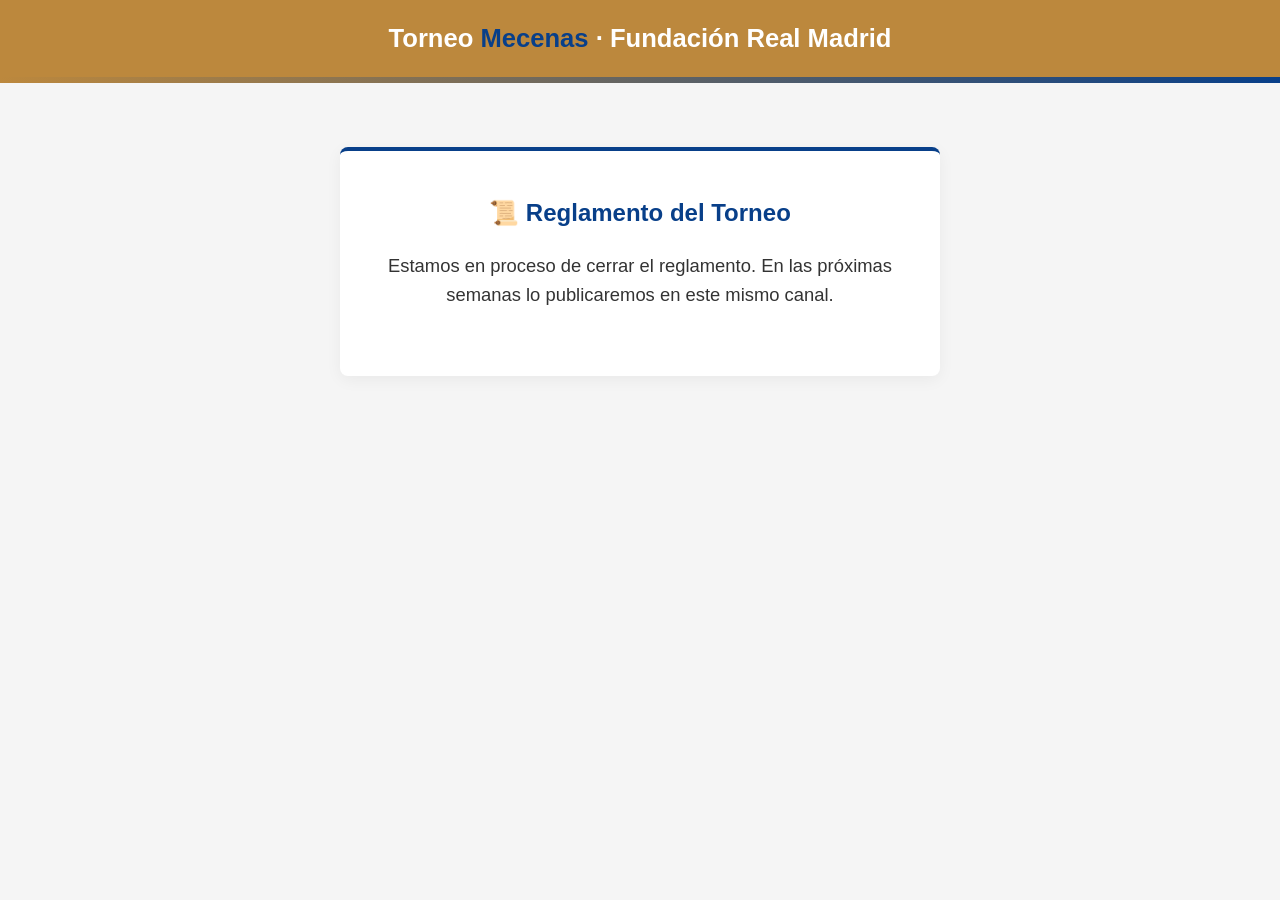
==== reglamento.html @ 2e88de42 "First commit: Versión final portal escolar inscripción torneo" ====
<!DOCTYPE html>
<html lang="es">
<head>
  <meta charset="UTF-8">
  <meta name="viewport" content="width=device-width, initial-scale=1.0">
  <title>Reglamento - Torneo Mecenas</title>
  <style>
    :root {
      --azul:  #083f89;
      --ocre:  #bc883d;
      --blanco: #ffffff;
      --gris-claro: #f5f5f5;
    }
    body {
      font-family: 'Segoe UI', Arial, sans-serif;
      margin: 0; padding: 0;
      background-color: var(--gris-claro);
      display: flex;
      flex-direction: column;
      align-items: center;
      min-height: 100vh;
    }
    header {
      background: var(--ocre);
      color: var(--blanco);
      width: 100%;
      padding: 1.5rem;
      text-align: center;
      box-sizing: border-box;
    }
    header h1 {
      margin: 0;
      font-size: 1.6rem;
    }
    header span {
      color: var(--azul);
    }
    .franja {
      width: 100%;
      height: 6px;
      background: linear-gradient(90deg, var(--ocre) 0%, var(--azul) 100%);
    }
    .message-card {
      background: var(--blanco);
      margin-top: 4rem;
      padding: 3rem;
      border-radius: 8px;
      box-shadow: 0 4px 16px rgba(0,0,0,0.05);
      border-top: 4px solid var(--azul);
      max-width: 600px;
      width: 90%;
      text-align: center;
      box-sizing: border-box;
    }
    .message-card h2 {
      color: var(--azul);
      margin-top: 0;
      margin-bottom: 1.5rem;
    }
    .message-card p {
      color: #333;
      font-size: 1.15rem;
      line-height: 1.6;
    }
  </style>
</head>
<body>
  <header>
    <h1>Torneo <span>Mecenas</span> · Fundación Real Madrid</h1>
  </header>
  <div class="franja"></div>

  <div class="message-card">
    <h2>📜 Reglamento del Torneo</h2>
    <p>Estamos en proceso de cerrar el reglamento. En las próximas semanas lo publicaremos en este mismo canal.</p>
  </div>
</body>
</html>
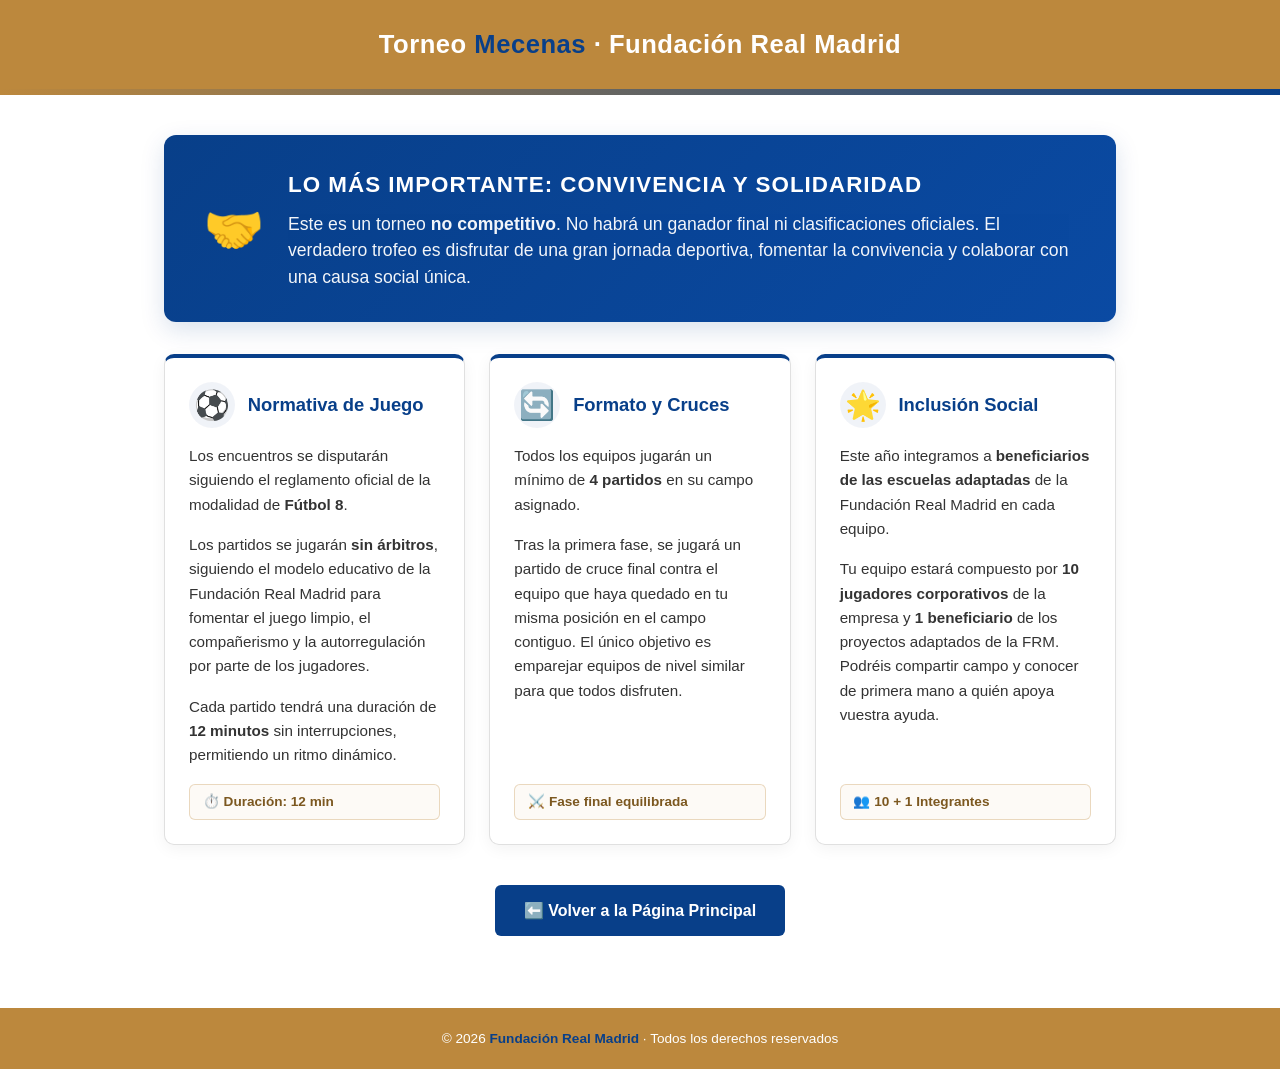
==== commit 16acadf7: "Añadida regla de partidos sin arbitros en el reglamento" ====
--- a/reglamento.html
+++ b/reglamento.html
@@ -5,74 +5,296 @@
   <meta name="viewport" content="width=device-width, initial-scale=1.0">
   <title>Reglamento - Torneo Mecenas</title>
   <style>
+    /* Reset & base */
+    *, *::before, *::after { box-sizing: border-box; margin: 0; padding: 0; }
+
     :root {
       --azul:  #083f89;
       --ocre:  #bc883d;
       --blanco: #ffffff;
       --gris-claro: #f5f5f5;
-    }
+      --texto: #1a1a1a;
+      --texto-secundario: #555555;
+      --transition: all 0.3s cubic-bezier(0.4, 0, 0.2, 1);
+      --shadow: 0 4px 16px rgba(0, 0, 0, 0.05);
+    }
+
     body {
       font-family: 'Segoe UI', Arial, sans-serif;
-      margin: 0; padding: 0;
-      background-color: var(--gris-claro);
+      color: var(--texto);
+      background: var(--blanco);
+      line-height: 1.6;
       display: flex;
       flex-direction: column;
-      align-items: center;
       min-height: 100vh;
     }
+
+    /* Header */
     header {
       background: var(--ocre);
       color: var(--blanco);
-      width: 100%;
-      padding: 1.5rem;
+      padding: 1.5rem 2rem;
       text-align: center;
-      box-sizing: border-box;
-    }
+    }
+
     header h1 {
-      margin: 0;
       font-size: 1.6rem;
-    }
+      font-weight: 700;
+      letter-spacing: 0.02em;
+    }
+
     header span {
       color: var(--azul);
     }
+
+    /* Franja decorativa */
     .franja {
-      width: 100%;
       height: 6px;
       background: linear-gradient(90deg, var(--ocre) 0%, var(--azul) 100%);
     }
-    .message-card {
+
+    /* Main Container */
+    main {
+      max-width: 1000px;
+      margin: 0 auto;
+      padding: 2.5rem 1.5rem;
+      flex: 1;
+      width: 100%;
+    }
+
+    /* Hero Section (Rule 0) */
+    .hero-card {
+      background: linear-gradient(135deg, var(--azul) 0%, #0a4aa3 100%);
+      color: var(--blanco);
+      border-radius: 12px;
+      padding: 2rem 2.5rem;
+      margin-bottom: 2rem;
+      box-shadow: 0 8px 24px rgba(8, 63, 137, 0.15);
+      position: relative;
+      overflow: hidden;
+      display: flex;
+      align-items: center;
+      gap: 1.5rem;
+    }
+
+    .hero-icon {
+      font-size: 3rem;
+      flex-shrink: 0;
+    }
+
+    .hero-content h2 {
+      font-size: 1.4rem;
+      font-weight: 700;
+      margin-bottom: 0.5rem;
+      text-transform: uppercase;
+      letter-spacing: 1px;
+      color: var(--blanco);
+    }
+
+    .hero-content p {
+      font-size: 1.1rem;
+      line-height: 1.5;
+      font-weight: 400;
+      opacity: 0.95;
+    }
+
+    /* Rules Grid */
+    .rules-grid {
+      display: grid;
+      grid-template-columns: repeat(auto-fit, minmax(280px, 1fr));
+      gap: 1.5rem;
+      margin-bottom: 2.5rem;
+    }
+
+    .rule-card {
       background: var(--blanco);
-      margin-top: 4rem;
-      padding: 3rem;
-      border-radius: 8px;
-      box-shadow: 0 4px 16px rgba(0,0,0,0.05);
+      border: 1px solid #e0e0e0;
       border-top: 4px solid var(--azul);
-      max-width: 600px;
-      width: 90%;
+      border-radius: 10px;
+      padding: 1.5rem;
+      box-shadow: var(--shadow);
+      transition: var(--transition);
+      display: flex;
+      flex-direction: column;
+      gap: 1rem;
+    }
+
+    .rule-card:hover {
+      transform: translateY(-4px);
+      box-shadow: 0 12px 24px rgba(8, 63, 137, 0.08);
+      border-top-color: var(--ocre);
+    }
+
+    .rule-header {
+      display: flex;
+      align-items: center;
+      gap: 0.8rem;
+    }
+
+    .rule-icon {
+      font-size: 1.8rem;
+      background: rgba(8, 63, 137, 0.06);
+      width: 46px;
+      height: 46px;
+      border-radius: 50%;
+      display: flex;
+      align-items: center;
+      justify-content: center;
+      flex-shrink: 0;
+    }
+
+    .rule-card:hover .rule-icon {
+      background: rgba(188, 136, 61, 0.1);
+    }
+
+    .rule-header h3 {
+      font-size: 1.15rem;
+      font-weight: 700;
+      color: var(--azul);
+    }
+
+    .rule-card p {
+      font-size: 0.95rem;
+      color: #333;
+      line-height: 1.6;
+    }
+
+    /* Highlights / Stats inside rules */
+    .highlight-badge {
+      display: inline-block;
+      background: #fdfaf6;
+      border: 1px solid rgba(188, 136, 61, 0.3);
+      padding: 0.4rem 0.8rem;
+      border-radius: 6px;
+      font-size: 0.85rem;
+      font-weight: 600;
+      color: #7c5820;
+      margin-top: auto;
+    }
+
+    /* Navigation/Actions */
+    .actions {
       text-align: center;
-      box-sizing: border-box;
-    }
-    .message-card h2 {
+      margin-top: 2rem;
+      margin-bottom: 2rem;
+    }
+
+    .btn-back {
+      display: inline-flex;
+      align-items: center;
+      gap: 0.5rem;
+      padding: 0.8rem 1.8rem;
+      background: var(--azul);
+      color: var(--blanco);
+      text-decoration: none;
+      font-weight: 600;
+      border-radius: 6px;
+      transition: var(--transition);
+    }
+
+    .btn-back:hover {
+      background: #0a52b3;
+      transform: translateY(-2px);
+      box-shadow: 0 4px 12px rgba(8, 63, 137, 0.2);
+    }
+
+    /* Footer */
+    footer {
+      background: var(--ocre);
+      color: var(--blanco);
+      text-align: center;
+      padding: 1.2rem;
+      font-size: 0.85rem;
+      margin-top: auto;
+    }
+
+    footer span {
       color: var(--azul);
-      margin-top: 0;
-      margin-bottom: 1.5rem;
-    }
-    .message-card p {
-      color: #333;
-      font-size: 1.15rem;
-      line-height: 1.6;
+      font-weight: 700;
+    }
+
+    /* Responsive */
+    @media (max-width: 768px) {
+      .hero-card {
+        flex-direction: column;
+        text-align: center;
+        padding: 1.5rem;
+      }
+      .hero-icon {
+        font-size: 2.5rem;
+      }
+      main {
+        padding: 1.5rem 1rem;
+      }
     }
   </style>
 </head>
 <body>
+
   <header>
     <h1>Torneo <span>Mecenas</span> · Fundación Real Madrid</h1>
   </header>
+
   <div class="franja"></div>
 
-  <div class="message-card">
-    <h2>📜 Reglamento del Torneo</h2>
-    <p>Estamos en proceso de cerrar el reglamento. En las próximas semanas lo publicaremos en este mismo canal.</p>
-  </div>
+  <main>
+    <!-- Reglamento No Competitivo Banner (Regla 0) -->
+    <div class="hero-card">
+      <div class="hero-icon">🤝</div>
+      <div class="hero-content">
+        <h2>Lo más importante: Convivencia y Solidaridad</h2>
+        <p>Este es un torneo <strong>no competitivo</strong>. No habrá un ganador final ni clasificaciones oficiales. El verdadero trofeo es disfrutar de una gran jornada deportiva, fomentar la convivencia y colaborar con una causa social única.</p>
+      </div>
+    </div>
+
+    <!-- Grid of Rules -->
+    <div class="rules-grid">
+      <!-- Rule 1 & 2: Normas y Duración -->
+      <div class="rule-card">
+        <div class="rule-header">
+          <div class="rule-icon">⚽</div>
+          <h3>Normativa de Juego</h3>
+        </div>
+        <p>Los encuentros se disputarán siguiendo el reglamento oficial de la modalidad de <strong>Fútbol 8</strong>.</p>
+        <p>Los partidos se jugarán <strong>sin árbitros</strong>, siguiendo el modelo educativo de la Fundación Real Madrid para fomentar el juego limpio, el compañerismo y la autorregulación por parte de los jugadores.</p>
+        <p>Cada partido tendrá una duración de <strong>12 minutos</strong> sin interrupciones, permitiendo un ritmo dinámico.</p>
+        <span class="highlight-badge">⏱️ Duración: 12 min</span>
+      </div>
+
+      <!-- Rule 3: Formato y Cruces -->
+      <div class="rule-card">
+        <div class="rule-header">
+          <div class="rule-icon">🔄</div>
+          <h3>Formato y Cruces</h3>
+        </div>
+        <p>Todos los equipos jugarán un mínimo de <strong>4 partidos</strong> en su campo asignado.</p>
+        <p>Tras la primera fase, se jugará un partido de cruce final contra el equipo que haya quedado en tu misma posición en el campo contiguo. El único objetivo es emparejar equipos de nivel similar para que todos disfruten.</p>
+        <span class="highlight-badge">⚔️ Fase final equilibrada</span>
+      </div>
+
+      <!-- Rule 4: Integración FRM -->
+      <div class="rule-card">
+        <div class="rule-header">
+          <div class="rule-icon">🌟</div>
+          <h3>Inclusión Social</h3>
+        </div>
+        <p>Este año integramos a <strong>beneficiarios de las escuelas adaptadas</strong> de la Fundación Real Madrid en cada equipo.</p>
+        <p>Tu equipo estará compuesto por <strong>10 jugadores corporativos</strong> de la empresa y <strong>1 beneficiario</strong> de los proyectos adaptados de la FRM. Podréis compartir campo y conocer de primera mano a quién apoya vuestra ayuda.</p>
+        <span class="highlight-badge">👥 10 + 1 Integrantes</span>
+      </div>
+    </div>
+
+    <!-- Actions / Back Button -->
+    <div class="actions">
+      <a href="index.html" class="btn-back">
+        ⬅️ Volver a la Página Principal
+      </a>
+    </div>
+  </main>
+
+  <footer>
+    &copy; 2026 <span>Fundación Real Madrid</span> · Todos los derechos reservados
+  </footer>
+
 </body>
 </html>
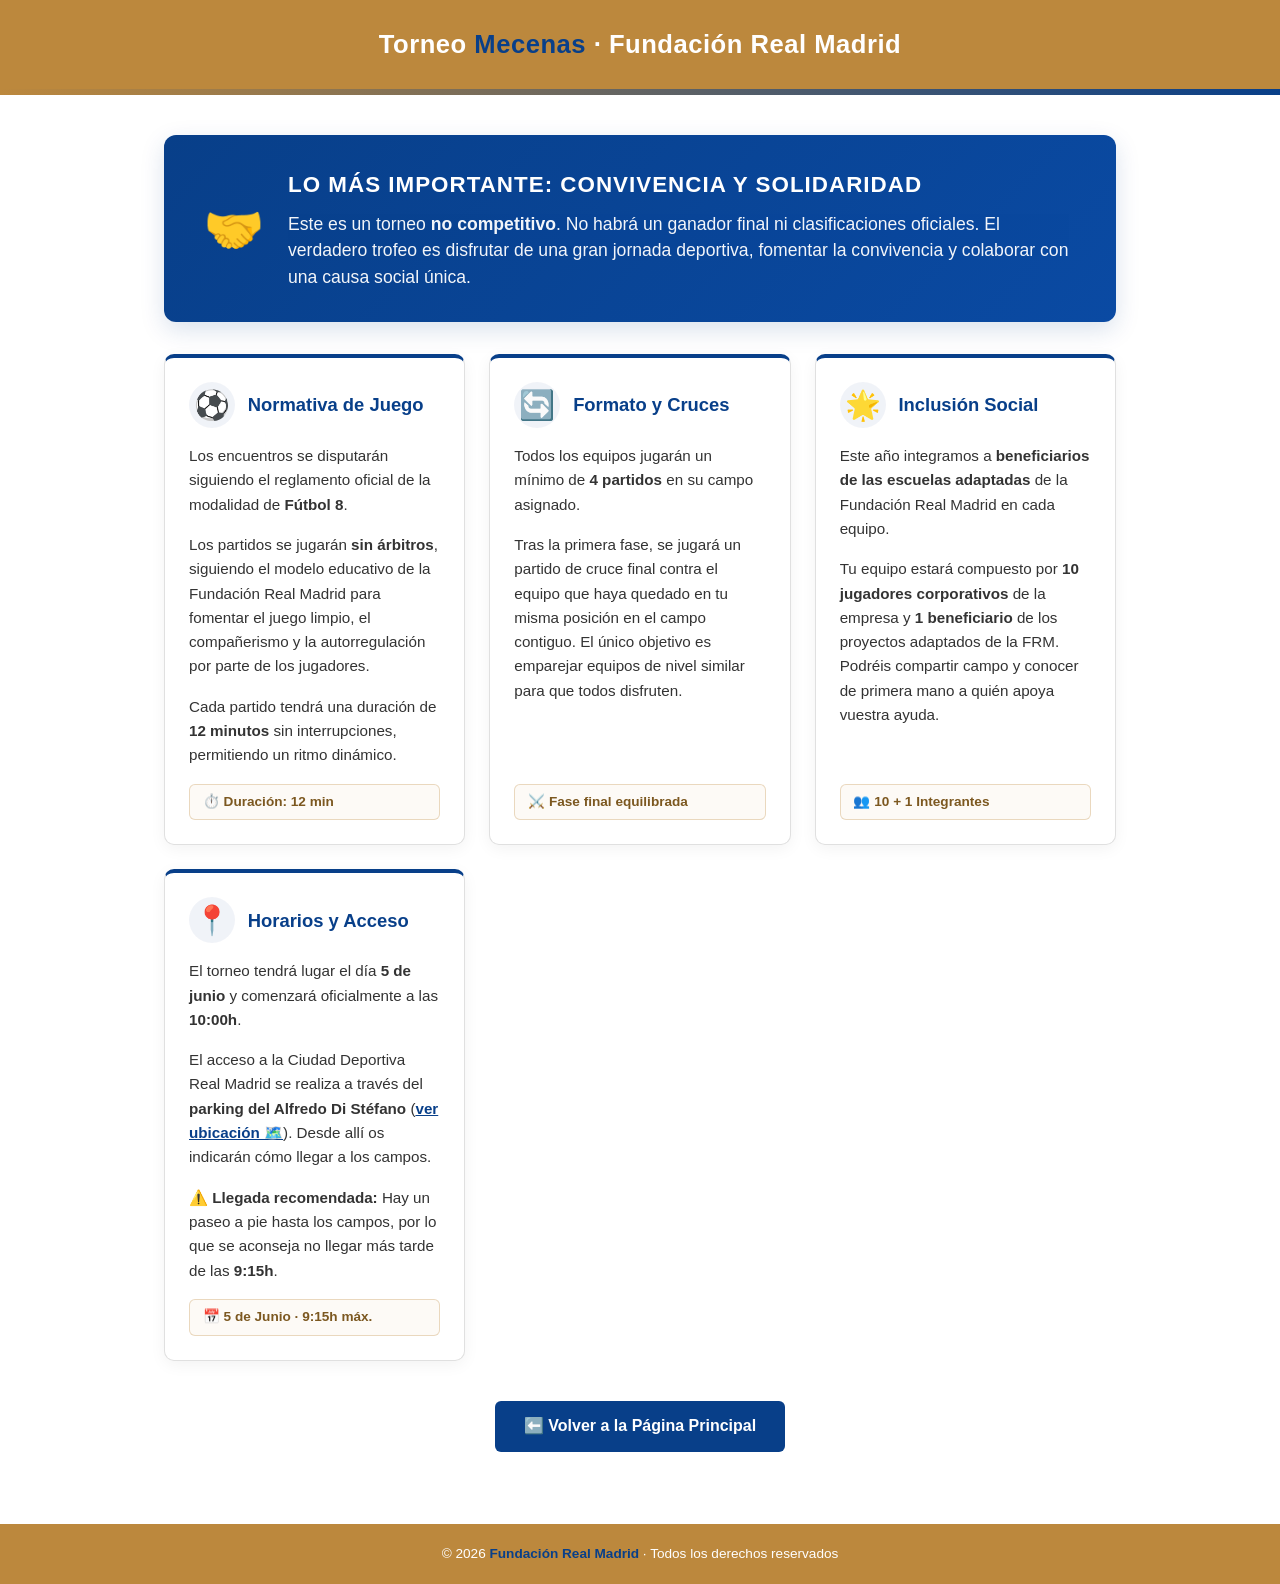
==== commit 8f5372cb: "Añadida información de horarios y acceso en el reglamento" ====
--- a/reglamento.html
+++ b/reglamento.html
@@ -282,6 +282,18 @@
         <p>Tu equipo estará compuesto por <strong>10 jugadores corporativos</strong> de la empresa y <strong>1 beneficiario</strong> de los proyectos adaptados de la FRM. Podréis compartir campo y conocer de primera mano a quién apoya vuestra ayuda.</p>
         <span class="highlight-badge">👥 10 + 1 Integrantes</span>
       </div>
+
+      <!-- Rule 5: Horarios y Acceso -->
+      <div class="rule-card">
+        <div class="rule-header">
+          <div class="rule-icon">📍</div>
+          <h3>Horarios y Acceso</h3>
+        </div>
+        <p>El torneo tendrá lugar el día <strong>5 de junio</strong> y comenzará oficialmente a las <strong>10:00h</strong>.</p>
+        <p>El acceso a la Ciudad Deportiva Real Madrid se realiza a través del <strong>parking del Alfredo Di Stéfano</strong> (<a href="https://maps.app.goo.gl/r6pP6MizSUhtNREn9" target="_blank" style="color: var(--azul); font-weight: 600;">ver ubicación 🗺️</a>). Desde allí os indicarán cómo llegar a los campos.</p>
+        <p>⚠️ <strong>Llegada recomendada:</strong> Hay un paseo a pie hasta los campos, por lo que se aconseja no llegar más tarde de las <strong>9:15h</strong>.</p>
+        <span class="highlight-badge">📅 5 de Junio · 9:15h máx.</span>
+      </div>
     </div>
 
     <!-- Actions / Back Button -->
